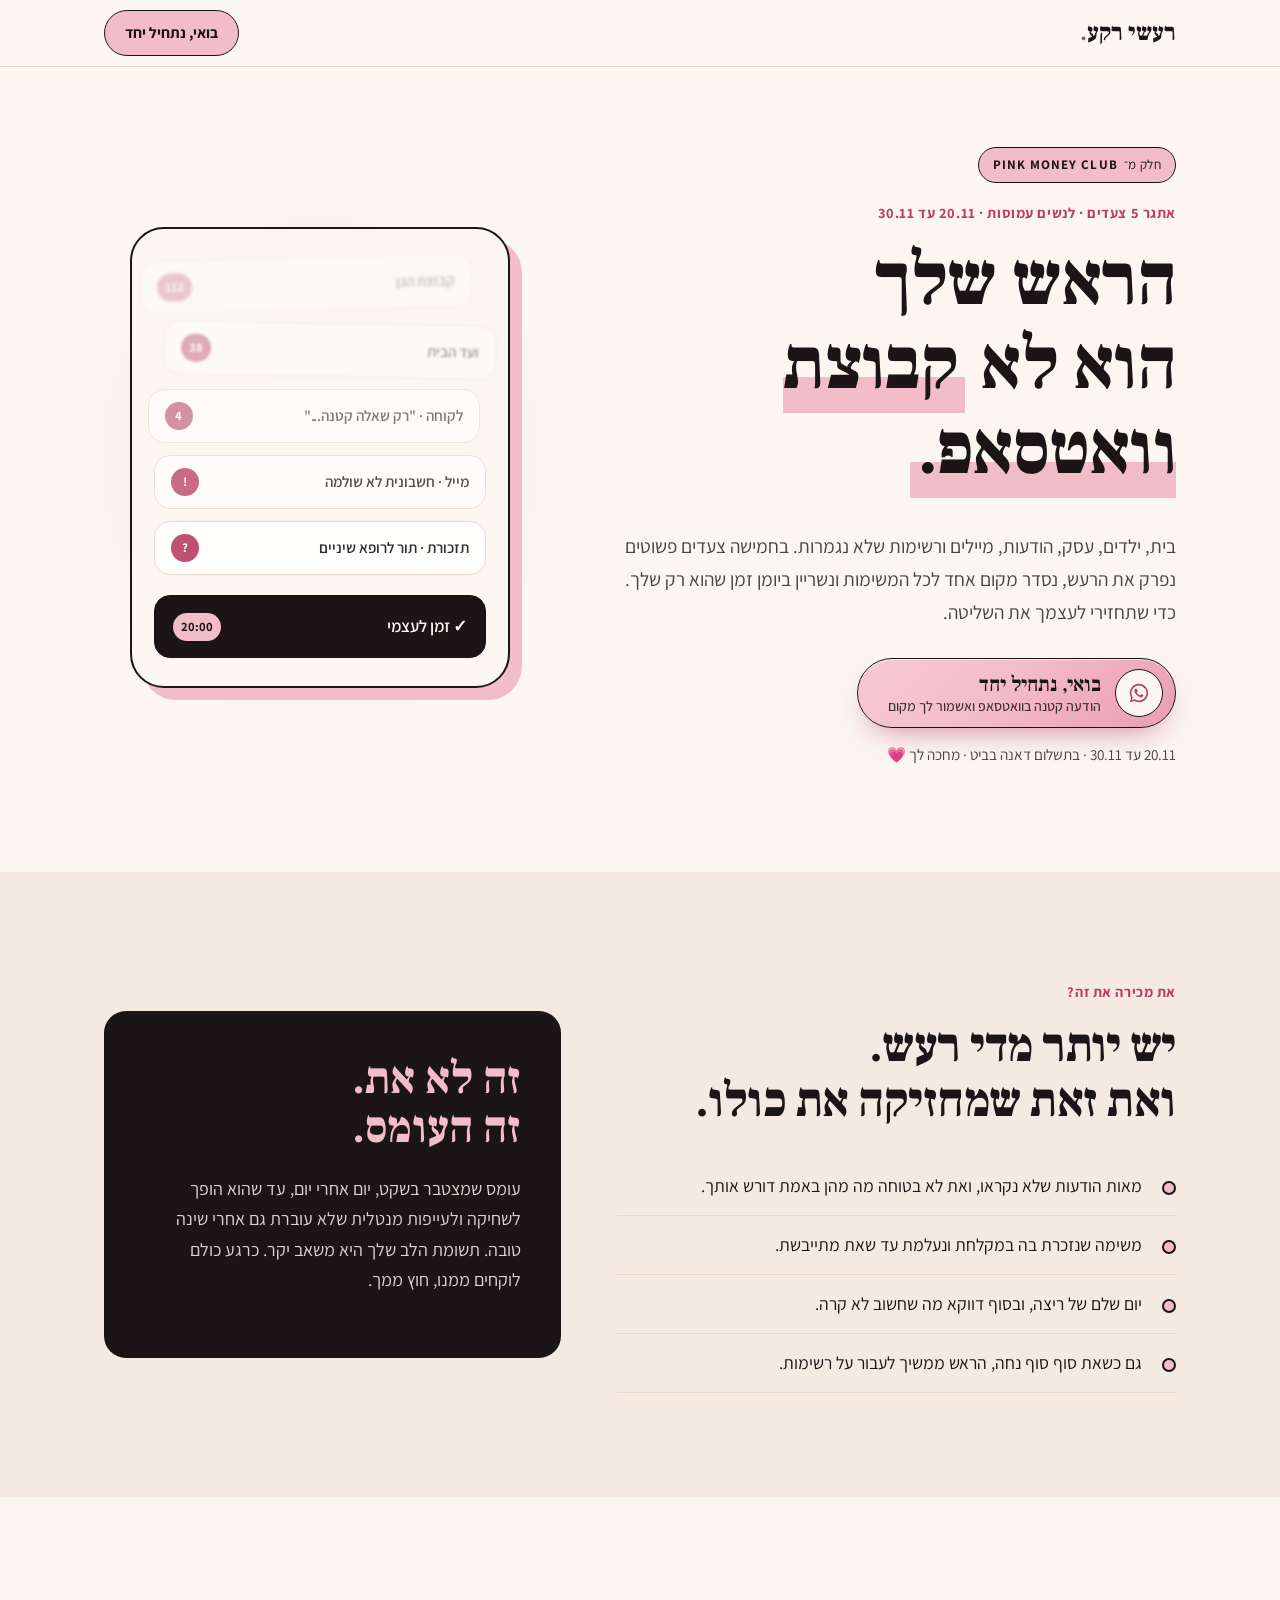
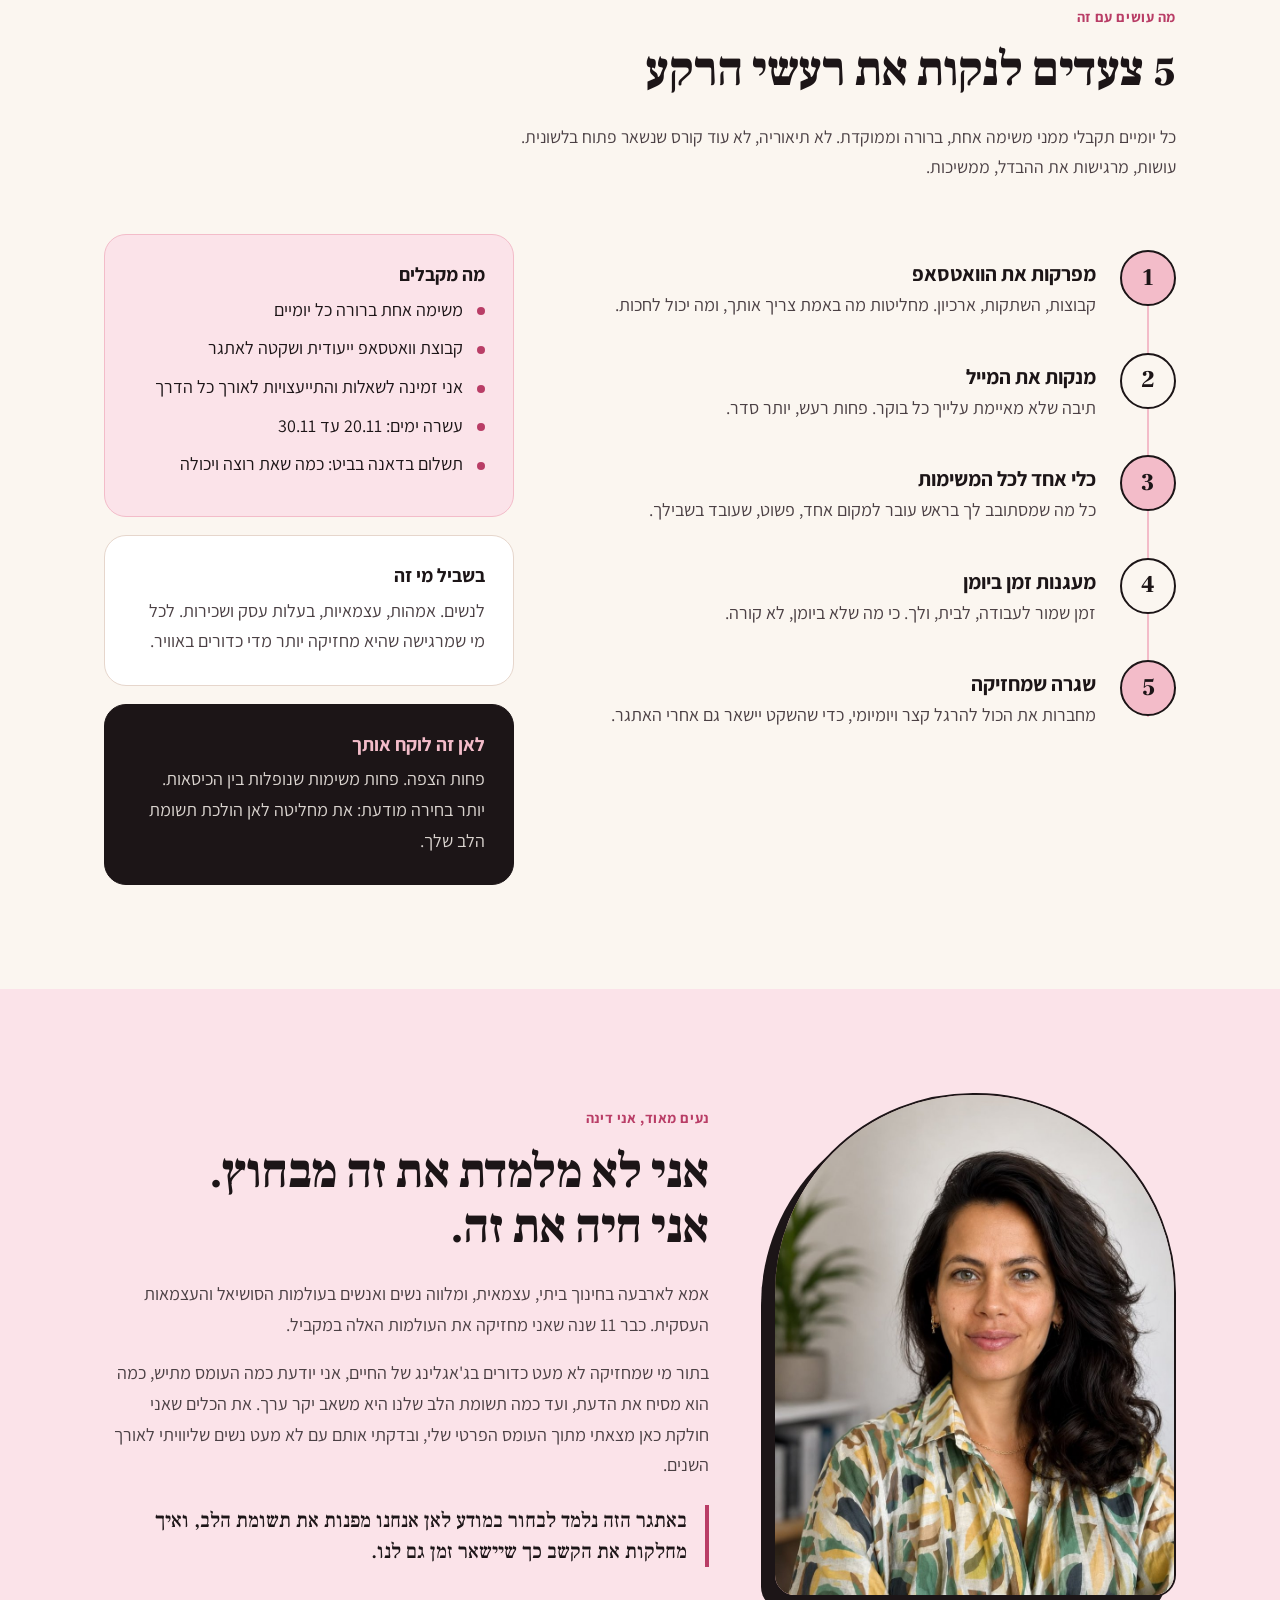
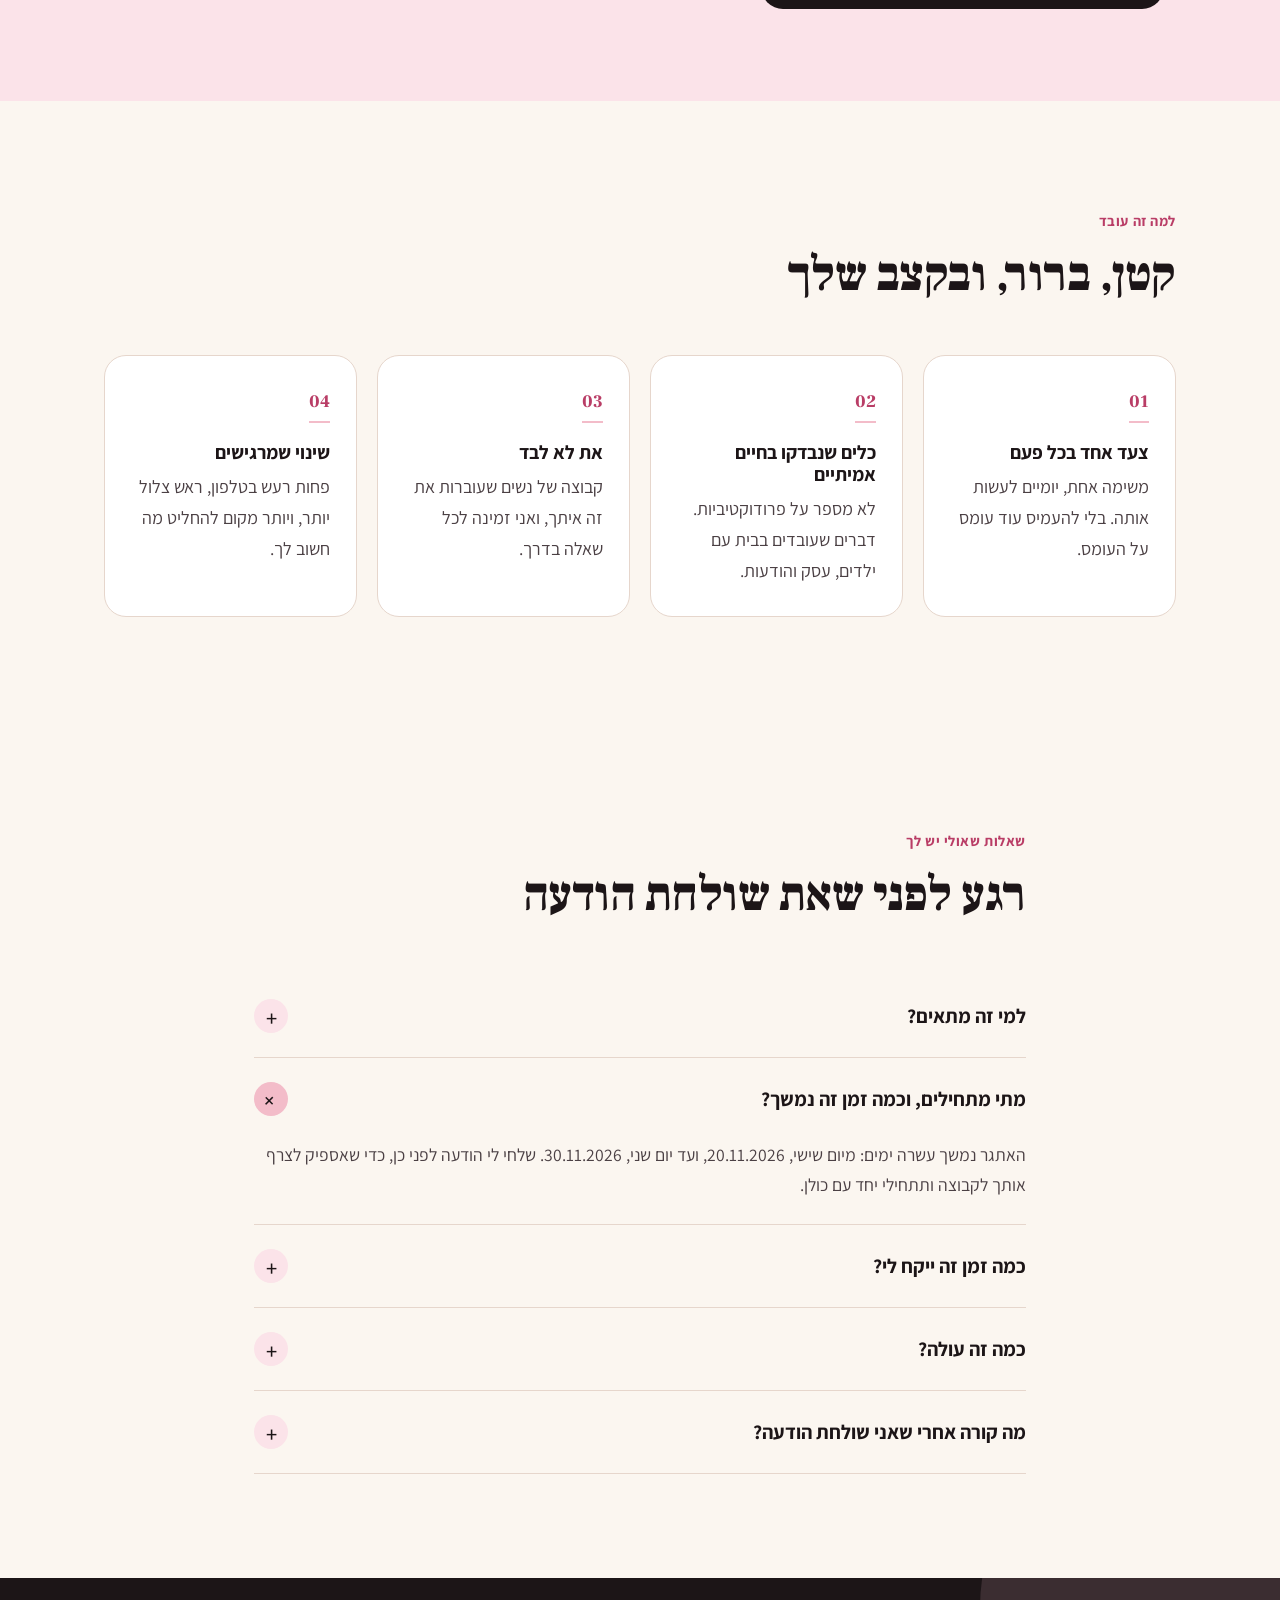
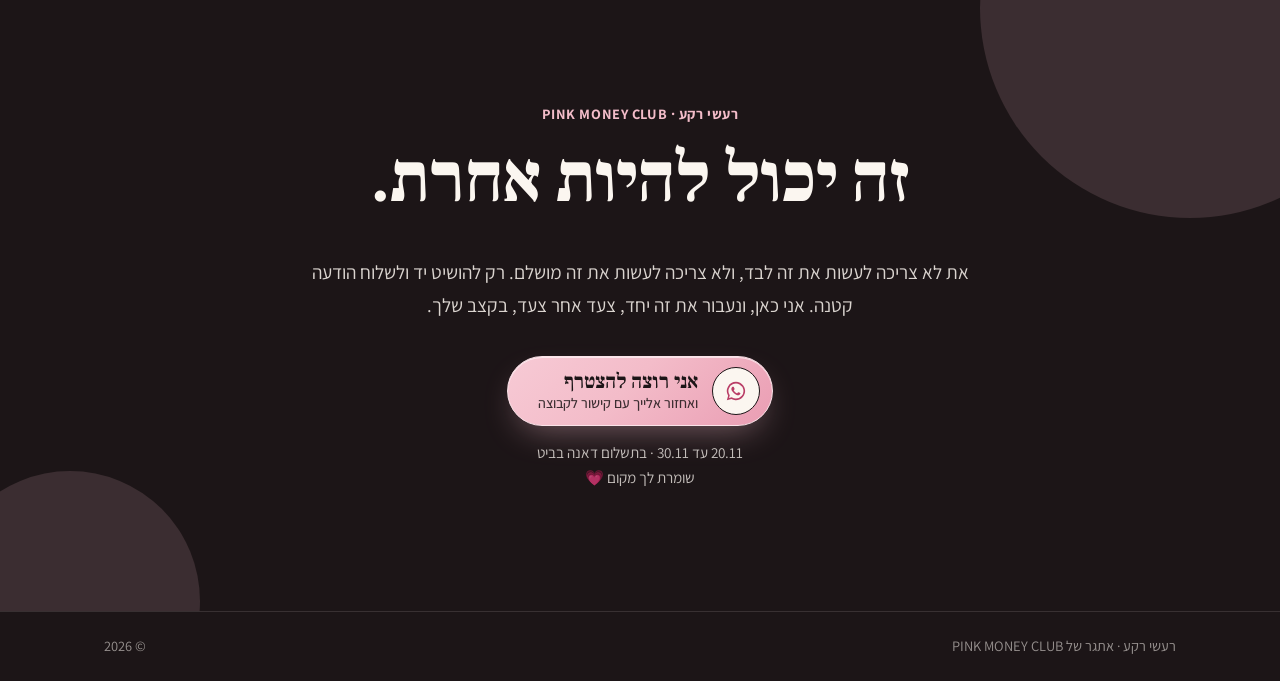
==== index.html @ 29ac1d33 "Add files via upload" ====
<!DOCTYPE html>
<!--
  ============================================================
  רעשי רקע · דף נחיתה
  ------------------------------------------------------------
  מבנה הקבצים:
    index.html        ← הקובץ הזה: כל הטקסטים והמבנה של הדף
    style.css         ← העיצוב: צבעים, גופנים, ריווחים
    script.js         ← התנהגות: קישור הוואטסאפ, כפתור צף בנייד
    assets/about-photo.jpg  ← התמונה שלך (להחליף באותו שם קובץ)

  רוצה לשנות טקסט? פשוט מחפשים אותו כאן ומחליפים.
  רוצה לשנות את מספר הוואטסאפ? זה בקובץ script.js, בשורה אחת.
  ============================================================
-->
<html lang="he" dir="rtl">
<head>
  <meta charset="UTF-8" />
  <meta name="viewport" content="width=device-width, initial-scale=1.0" />

  <!-- כותרת הדף (מופיעה בלשונית הדפדפן) -->
  <title>רעשי רקע · להחזיר לעצמך את השליטה</title>

  <!-- התיאור שמופיע כשמשתפים את הקישור בוואטסאפ -->
  <meta name="description" content="תהליך של 5 צעדים לנשים עמוסות: מפרקות את הוואטסאפ והמייל, מסדרות כלי לניהול משימות ומעגנות זמן לעצמך ביומן. אתגר של PINK MONEY CLUB, בתשלום דאנה." />
  <meta property="og:title" content="רעשי רקע · אתגר של PINK MONEY CLUB" />
  <meta property="og:description" content="5 צעדים לנקות את הרעש: וואטסאפ, מייל, משימות וזמן לעצמך. בתשלום דאנה, כמה שאת רוצה ויכולה." />
  <!-- התמונה בתצוגה המקדימה בוואטסאפ. אחרי העלאה לגיטהאב: להחליף USERNAME בשם המשתמש שלך -->
  <meta property="og:image" content="https://USERNAME.github.io/raashei-reka/assets/about-photo.jpg" />
  <meta property="og:locale" content="he_IL" />

  <!-- הסמל הקטן בלשונית הדפדפן: עיגול ורוד עם ר' -->
  <link rel="icon" href="data:image/svg+xml,%3Csvg xmlns='http://www.w3.org/2000/svg' viewBox='0 0 64 64'%3E%3Ccircle cx='32' cy='32' r='30' fill='%23F3BCC9' stroke='%231C1517' stroke-width='3'/%3E%3Ctext x='32' y='44' font-size='34' font-family='serif' font-weight='900' text-anchor='middle' fill='%231C1517'%3E%D7%A8%3C/text%3E%3C/svg%3E" />

  <!-- גופנים מ-Google Fonts -->
  <link rel="preconnect" href="https://fonts.googleapis.com" />
  <link rel="preconnect" href="https://fonts.gstatic.com" crossorigin />
  <link href="https://fonts.googleapis.com/css2?family=Assistant:wght@400;500;600;700&family=Frank+Ruhl+Libre:wght@500;700;900&display=swap" rel="stylesheet" />

  <!-- קובץ העיצוב -->
  <link rel="stylesheet" href="style.css" />
</head>
<body>

  <!-- ===================== סרגל עליון ===================== -->
  <header class="topbar">
    <div class="container topbar__inner">
      <a href="#top" class="logo">רעשי רקע<span class="logo__dot">.</span></a>
      <a class="btn btn--small wa-link" href="https://wa.me/972547849329" target="_blank" rel="noopener">בואי, נתחיל יחד</a>
    </div>
  </header>

  <main id="top">

    <!-- ===================== 1. HERO: הפתיחה ===================== -->
    <section class="hero">
      <div class="container hero__grid">
        <div class="hero__text">
          <!-- תווית המועדון: האתגר הוא חלק מ-PINK MONEY CLUB -->
          <p class="club-badge">חלק מ־<b>PINK MONEY CLUB</b></p>
          <p class="eyebrow">אתגר 5 צעדים · לנשים עמוסות · 20.11 עד 30.11</p>
          <h1>הראש שלך <br />הוא לא <span class="hl">קבוצת וואטסאפ.</span></h1>
          <p class="lead">
            בית, ילדים, עסק, הודעות, מיילים ורשימות שלא נגמרות.
            בחמישה צעדים פשוטים נפרק את הרעש, נסדר מקום אחד לכל המשימות
            ונשריין ביומן זמן שהוא רק שלך. כדי שתחזירי לעצמך את השליטה.
          </p>
          <div class="hero__cta">
            <!-- הכפתור הראשי: ורוד ומזמין, עם שתי שורות טקסט -->
            <a class="btn btn--invite wa-link" href="https://wa.me/972547849329" target="_blank" rel="noopener">
              <span class="btn__bubble" aria-hidden="true"><span class="wa-icon"></span></span>
              <span class="btn__text">
                <span class="btn__main">בואי, נתחיל יחד</span>
                <span class="btn__sub">הודעה קטנה בוואטסאפ ואשמור לך מקום</span>
              </span>
            </a>
            <p class="microcopy">20.11 עד 30.11 · בתשלום דאנה בביט · מחכה לך 💗</p>
          </div>
        </div>

        <!-- האיור: "רעש" של התראות שמתנקה לזמן שקט. רק עיצוב, בלי טקסט חשוב -->
        <div class="hero__visual" aria-hidden="true">
          <div class="noise">
            <div class="chip chip--fade4"><b>קבוצת הגן</b><span>112</span></div>
            <div class="chip chip--fade3"><b>ועד הבית</b><span>38</span></div>
            <div class="chip chip--fade2"><b>לקוחה · "רק שאלה קטנה..."</b><span>4</span></div>
            <div class="chip chip--fade1"><b>מייל · חשבונית לא שולמה</b><span>!</span></div>
            <div class="chip chip--fade0"><b>תזכורת · תור לרופא שיניים</b><span>?</span></div>
            <div class="chip chip--calm"><b>✓ זמן לעצמי</b><span>20:00</span></div>
          </div>
        </div>
      </div>
    </section>

    <!-- ===================== 2. הבעיה ===================== -->
    <section class="section problem" id="problem">
      <div class="container problem__grid">
        <div>
          <p class="eyebrow">את מכירה את זה?</p>
          <h2>יש יותר מדי רעש. <br />ואת זאת שמחזיקה את כולו.</h2>
          <ul class="checklist">
            <li>מאות הודעות שלא נקראו, ואת לא בטוחה מה מהן באמת דורש אותך.</li>
            <li>משימה שנזכרת בה במקלחת ונעלמת עד שאת מתייבשת.</li>
            <li>יום שלם של ריצה, ובסוף דווקא מה שחשוב לא קרה.</li>
            <li>גם כשאת סוף סוף נחה, הראש ממשיך לעבור על רשימות.</li>
          </ul>
        </div>
        <aside class="problem__card">
          <p class="problem__big">זה לא את.<br />זה העומס.</p>
          <p>
            עומס שמצטבר בשקט, יום אחרי יום, עד שהוא הופך לשחיקה ולעייפות מנטלית
            שלא עוברת גם אחרי שינה טובה. תשומת הלב שלך היא משאב יקר.
            כרגע כולם לוקחים ממנו, חוץ ממך.
          </p>
        </aside>
      </div>
    </section>

    <!-- ===================== 3. ההצעה ===================== -->
    <section class="section offer" id="offer">
      <div class="container">
        <div class="section__head">
          <p class="eyebrow">מה עושים עם זה</p>
          <h2>5 צעדים לנקות את רעשי הרקע</h2>
          <p class="section__sub">
            כל יומיים תקבלי ממני משימה אחת, ברורה וממוקדת. לא תיאוריה, לא עוד קורס שנשאר פתוח בלשונית.
            עושות, מרגישות את ההבדל, ממשיכות.
          </p>
        </div>

        <div class="offer__grid">
          <!-- הצעדים. לשינוי צעד: משנים את הכותרת והטקסט שמתחתיה -->
          <ol class="steps">
            <li class="step">
              <span class="step__num">1</span>
              <div>
                <h3>מפרקות את הוואטסאפ</h3>
                <p>קבוצות, השתקות, ארכיון. מחליטות מה באמת צריך אותך, ומה יכול לחכות.</p>
              </div>
            </li>
            <li class="step">
              <span class="step__num">2</span>
              <div>
                <h3>מנקות את המייל</h3>
                <p>תיבה שלא מאיימת עלייך כל בוקר. פחות רעש, יותר סדר.</p>
              </div>
            </li>
            <li class="step">
              <span class="step__num">3</span>
              <div>
                <h3>כלי אחד לכל המשימות</h3>
                <p>כל מה שמסתובב לך בראש עובר למקום אחד, פשוט, שעובד בשבילך.</p>
              </div>
            </li>
            <li class="step">
              <span class="step__num">4</span>
              <div>
                <h3>מעגנות זמן ביומן</h3>
                <p>זמן שמור לעבודה, לבית, ולך. כי מה שלא ביומן, לא קורה.</p>
              </div>
            </li>
            <li class="step">
              <span class="step__num">5</span>
              <div>
                <h3>שגרה שמחזיקה</h3>
                <p>מחברות את הכול להרגל קצר ויומיומי, כדי שהשקט יישאר גם אחרי האתגר.</p>
              </div>
            </li>
          </ol>

          <!-- מה כלול + למי זה -->
          <div class="offer__side">
            <div class="box box--pink">
              <h3>מה מקבלים</h3>
              <ul class="dots">
                <li>משימה אחת ברורה כל יומיים</li>
                <li>קבוצת וואטסאפ ייעודית ושקטה לאתגר</li>
                <li>אני זמינה לשאלות והתייעצויות לאורך כל הדרך</li>
                <li>עשרה ימים: 20.11 עד 30.11</li>
                <li>תשלום בדאנה בביט: כמה שאת רוצה ויכולה</li>
              </ul>
            </div>
            <div class="box">
              <h3>בשביל מי זה</h3>
              <p>לנשים. אמהות, עצמאיות, בעלות עסק ושכירות. לכל מי שמרגישה שהיא מחזיקה יותר מדי כדורים באוויר.</p>
            </div>
            <div class="box box--ink">
              <h3>לאן זה לוקח אותך</h3>
              <p>פחות הצפה. פחות משימות שנופלות בין הכיסאות. יותר בחירה מודעת: את מחליטה לאן הולכת תשומת הלב שלך.</p>
            </div>
          </div>
        </div>
      </div>
    </section>

    <!-- ===================== 4. עליי ===================== -->
    <section class="section about" id="about">
      <div class="container about__grid">
        <figure class="about__photo">
          <!-- התמונה: לשמור בתיקייה assets בשם about-photo.jpg -->
          <img src="assets/about-photo.jpg" alt="דינה, מובילת אתגר רעשי רקע" loading="lazy"
               onerror="this.parentElement.classList.add('no-photo')" />
          <span class="about__fallback" aria-hidden="true">ד</span>
        </figure>
        <div class="about__text">
          <p class="eyebrow">נעים מאוד, אני דינה</p>
          <h2>אני לא מלמדת את זה מבחוץ. <br />אני חיה את זה.</h2>
          <p>
            אמא לארבעה בחינוך ביתי, עצמאית, ומלווה נשים ואנשים בעולמות הסושיאל
            והעצמאות העסקית. כבר 11 שנה שאני מחזיקה את העולמות האלה במקביל.
          </p>
          <p>
            בתור מי שמחזיקה לא מעט כדורים בג'אגלינג של החיים, אני יודעת כמה העומס
            מתיש, כמה הוא מסיח את הדעת, ועד כמה תשומת הלב שלנו היא משאב יקר ערך.
            את הכלים שאני חולקת כאן מצאתי מתוך העומס הפרטי שלי, ובדקתי אותם עם
            לא מעט נשים שליוויתי לאורך השנים.
          </p>
          <p class="about__quote">
            באתגר הזה נלמד לבחור במודע לאן אנחנו מפנות את תשומת הלב,
            ואיך מחלקות את הקשב כך שיישאר זמן גם לנו.
          </p>
        </div>
      </div>
    </section>

    <!-- ===================== 5. למה זה עובד ===================== -->
    <section class="section benefits" id="benefits">
      <div class="container">
        <div class="section__head">
          <p class="eyebrow">למה זה עובד</p>
          <h2>קטן, ברור, ובקצב שלך</h2>
        </div>
        <div class="benefits__grid">
          <article class="benefit">
            <span class="benefit__icon" aria-hidden="true">01</span>
            <h3>צעד אחד בכל פעם</h3>
            <p>משימה אחת, יומיים לעשות אותה. בלי להעמיס עוד עומס על העומס.</p>
          </article>
          <article class="benefit">
            <span class="benefit__icon" aria-hidden="true">02</span>
            <h3>כלים שנבדקו בחיים אמיתיים</h3>
            <p>לא מספר על פרודוקטיביות. דברים שעובדים בבית עם ילדים, עסק והודעות.</p>
          </article>
          <article class="benefit">
            <span class="benefit__icon" aria-hidden="true">03</span>
            <h3>את לא לבד</h3>
            <p>קבוצה של נשים שעוברות את זה איתך, ואני זמינה לכל שאלה בדרך.</p>
          </article>
          <article class="benefit">
            <span class="benefit__icon" aria-hidden="true">04</span>
            <h3>שינוי שמרגישים</h3>
            <p>פחות רעש בטלפון, ראש צלול יותר, ויותר מקום להחליט מה חשוב לך.</p>
          </article>
        </div>
      </div>
    </section>

    <!-- ===================== 6. שאלות נפוצות ===================== -->
    <section class="section faq" id="faq">
      <div class="container faq__inner">
        <div class="section__head">
          <p class="eyebrow">שאלות שאולי יש לך</p>
          <h2>רגע לפני שאת שולחת הודעה</h2>
        </div>

        <!-- כל שאלה היא details: לחיצה פותחת וסוגרת -->
        <details class="faq__item">
          <summary>למי זה מתאים?</summary>
          <p>לכולן, באמת. יש לך וואטסאפ? את קמה כל בוקר והראש כבר מלא ברשימות? זה בשבילך.</p>
        </details>
        <!-- השאלה הזאת פתוחה מראש, כי התאריך הוא הדבר הכי דחוף לדעת -->
        <details class="faq__item" open>
          <summary>מתי מתחילים, וכמה זמן זה נמשך?</summary>
          <p>האתגר נמשך עשרה ימים: מיום שישי, 20.11.2026, ועד יום שני, 30.11.2026. שלחי לי הודעה לפני כן, כדי שאספיק לצרף אותך לקבוצה ותתחילי יחד עם כולן.</p>
        </details>
        <details class="faq__item">
          <summary>כמה זמן זה ייקח לי?</summary>
          <p>תלוי בך. בממוצע מספיקה שעה ביום למשימה שלנו, ואת לגמרי תרגישי את השינוי.</p>
        </details>
        <details class="faq__item">
          <summary>כמה זה עולה?</summary>
          <p>האתגר בתשלום דאנה: כמה שאת רוצה ויכולה, בהעברה בביט. אני משתפת אותו כי אני רואה כמה נשים סביבי צריכות את זה.</p>
        </details>
        <details class="faq__item">
          <summary>מה קורה אחרי שאני שולחת הודעה?</summary>
          <p>אני חוזרת אלייך עם קישור לקבוצת הוואטסאפ של האתגר, ומשם יוצאות לדרך יחד.</p>
        </details>
      </div>
    </section>

    <!-- ===================== 7. הזמנה אחרונה ===================== -->
    <section class="final" id="join">
      <div class="container final__inner">
        <p class="eyebrow eyebrow--light">רעשי רקע · PINK MONEY CLUB</p>
        <h2>זה יכול להיות אחרת.</h2>
        <p class="final__lead">
          את לא צריכה לעשות את זה לבד, ולא צריכה לעשות את זה מושלם.
          רק להושיט יד ולשלוח הודעה קטנה. אני כאן, ונעבור את זה יחד,
          צעד אחר צעד, בקצב שלך.
        </p>
        <!-- הכפתור בסוף הדף: אותו כפתור ורוד ומזמין כמו בפתיחה -->
        <a class="btn btn--invite btn--on-dark wa-link" href="https://wa.me/972547849329" target="_blank" rel="noopener">
          <span class="btn__bubble" aria-hidden="true"><span class="wa-icon"></span></span>
          <span class="btn__text">
            <span class="btn__main">אני רוצה להצטרף</span>
            <span class="btn__sub">ואחזור אלייך עם קישור לקבוצה</span>
          </span>
        </a>
        <p class="microcopy microcopy--light">20.11 עד 30.11 · בתשלום דאנה בביט<br />שומרת לך מקום 💗</p>
      </div>
    </section>
  </main>

  <!-- ===================== תחתית הדף ===================== -->
  <footer class="footer">
    <div class="container footer__inner">
      <span>רעשי רקע · אתגר של PINK MONEY CLUB</span>
      <span>© <span id="year">2026</span></span>
    </div>
  </footer>

  <!-- כפתור וואטסאפ צף שמופיע רק בטלפון, אחרי שגוללים -->
  <a class="sticky-cta wa-link" href="https://wa.me/972547849329" target="_blank" rel="noopener" aria-label="שליחת הודעה בוואטסאפ">
    <span class="btn__bubble" aria-hidden="true"><span class="wa-icon"></span></span>
    בואי, נתחיל יחד
  </a>

  <!-- קובץ ההתנהגות -->
  <script src="script.js"></script>
</body>
</html>
---- style.css ----
/* ============================================================
   רעשי רקע · קובץ העיצוב
   ------------------------------------------------------------
   רוצה לשנות צבע? משנים רק כאן למטה, בחלק "הצבעים".
   הצבע מתעדכן אוטומטית בכל הדף.
   ============================================================ */

/* ---------- הצבעים והגופנים של המותג ---------- */
:root {
  --cream: #FBF6F0;       /* שמנת בהיר: הרקע הראשי */
  --cream-2: #F4EAE1;     /* שמנת כהה מעט: רקע לסירוגין */
  --pink: #F3BCC9;        /* ורוד ראשי */
  --pink-soft: #FBE3E9;   /* ורוד בהיר מאוד */
  --pink-deep: #B93D66;   /* ורוד עמוק: הדגשות בטקסט */
  --ink: #1C1517;         /* שחור רך */
  --ink-soft: #4B4044;    /* אפור-שחור לטקסט רגיל */
  --line: #E6D6CC;        /* קווים עדינים */

  --font-display: "Frank Ruhl Libre", Georgia, serif;
  --font-body: "Assistant", "Segoe UI", Arial, sans-serif;

  --radius: 22px;
  --max: 1120px;
}

/* ---------- בסיס ---------- */
*, *::before, *::after { box-sizing: border-box; }
html { scroll-behavior: smooth; }
body {
  margin: 0;
  background: var(--cream);
  color: var(--ink-soft);
  font-family: var(--font-body);
  font-size: 18px;
  line-height: 1.7;
  -webkit-font-smoothing: antialiased;
}
img { max-width: 100%; display: block; }
h1, h2, h3 { color: var(--ink); margin: 0 0 .5em; line-height: 1.15; }
h1, h2 { font-family: var(--font-display); font-weight: 900; letter-spacing: -.01em; }
h1 { font-size: clamp(2.6rem, 6vw, 4.6rem); }
h2 { font-size: clamp(2rem, 4vw, 3rem); }
h3 { font-size: 1.2rem; font-weight: 700; }
p { margin: 0 0 1em; }

.container { width: 100%; max-width: var(--max); margin: 0 auto; padding: 0 24px; }
.section { padding: 104px 0; }
.section__head { max-width: 680px; margin-bottom: 52px; }
.section__sub { font-size: 1.1rem; }

/* כותרת קטנה מעל הכותרות */
.eyebrow {
  display: inline-block;
  font-size: .9rem;
  font-weight: 700;
  letter-spacing: .04em;
  color: var(--pink-deep);
  margin-bottom: 14px;
}
.eyebrow--light { color: var(--pink); }

/* הדגשה ורודה מתחת למילים */
.hl {
  background: linear-gradient(transparent 62%, var(--pink) 62%);
  padding: 0 .1em;
}

/* ---------- כפתורים ---------- */
.btn {
  display: inline-flex;
  align-items: center;
  gap: 10px;
  font-family: var(--font-body);
  font-weight: 700;
  font-size: 1.08rem;
  text-decoration: none;
  border-radius: 999px;
  padding: 17px 30px;
  transition: transform .2s ease, background .2s ease, color .2s ease, box-shadow .2s ease;
}
.btn:hover { transform: translateY(-2px); }
.btn:focus-visible { outline: 3px solid var(--pink-deep); outline-offset: 3px; }
.btn--primary { background: var(--ink); color: var(--cream); box-shadow: 0 10px 24px -12px rgba(28,21,23,.55); }
.btn--primary:hover { background: var(--pink-deep); }
.btn--pink { background: var(--pink); color: var(--ink); }
.btn--pink:hover { background: var(--cream); }
/* הכפתור הראשי בפתיחה: ורוד, רך ומזמין */
.btn--invite {
  padding: 10px 12px 10px 30px;   /* בעברית: 12 מימין (ליד העיגול), 30 משמאל */
  gap: 14px;
  background: linear-gradient(135deg, #F7CAD5 0%, var(--pink) 45%, #EA9DB3 100%);
  color: var(--ink);
  border: 1.5px solid var(--ink);
  box-shadow: 0 14px 30px -14px rgba(185,61,102,.65), inset 0 1px 0 rgba(255,255,255,.6);
}
.btn--invite:hover {
  transform: translateY(-3px);
  box-shadow: 0 20px 36px -14px rgba(185,61,102,.75), inset 0 1px 0 rgba(255,255,255,.6);
}
/* אותו כפתור על הרקע השחור בסוף הדף */
.btn--on-dark { border-color: var(--pink-soft); box-shadow: 0 14px 34px -12px rgba(243,188,201,.45), inset 0 1px 0 rgba(255,255,255,.6); }
.btn--on-dark .btn__bubble { border-color: var(--ink); }

.btn__bubble {
  flex: none; width: 48px; height: 48px; border-radius: 50%;
  display: grid; place-items: center;
  background: var(--cream); color: var(--pink-deep);
  border: 1.5px solid var(--ink);
  transition: transform .3s ease;
}
.btn--invite:hover .btn__bubble { transform: rotate(-10deg) scale(1.06); }
.btn__text { display: flex; flex-direction: column; line-height: 1.25; text-align: right; }
.btn__main { font-family: var(--font-display); font-weight: 700; font-size: 1.3rem; }
.btn__sub { font-size: .88rem; font-weight: 500; opacity: .85; }

.btn--small { padding: 9px 20px; font-size: .95rem; background: var(--pink); color: var(--ink); border: 1.5px solid var(--ink); }
.btn--small:hover { background: var(--pink-deep); color: var(--cream); }

/* סמל הוואטסאפ (מצויר ב-CSS, בלי קובץ תמונה) */
.wa-icon {
  width: 22px; height: 22px; flex: none;
  background: currentColor;
  -webkit-mask: url("data:image/svg+xml,%3Csvg xmlns='http://www.w3.org/2000/svg' viewBox='0 0 24 24'%3E%3Cpath d='M12 2a10 10 0 0 0-8.6 15.1L2 22l5-1.3A10 10 0 1 0 12 2zm0 18.2c-1.5 0-3-.4-4.3-1.2l-.3-.2-3 .8.8-2.9-.2-.3A8.2 8.2 0 1 1 12 20.2zm4.5-6.1c-.2-.1-1.5-.7-1.7-.8-.2-.1-.4-.1-.6.1l-.8 1c-.1.2-.3.2-.5.1-.7-.3-1.4-.7-2-1.3-.5-.5-1-1.1-1.3-1.7-.1-.2 0-.4.1-.5l.4-.5.3-.4v-.5l-.8-1.9c-.2-.5-.4-.4-.6-.4h-.5c-.2 0-.5.1-.7.3-.6.6-.9 1.4-.9 2.2 0 .9.4 1.8 1 2.6 1.1 1.6 2.5 2.8 4.2 3.6 1.5.6 2.1.7 2.9.5.6-.1 1.4-.6 1.6-1.1.2-.5.2-1 .1-1.1l-.3-.2z'/%3E%3C/svg%3E") center / contain no-repeat;
          mask: url("data:image/svg+xml,%3Csvg xmlns='http://www.w3.org/2000/svg' viewBox='0 0 24 24'%3E%3Cpath d='M12 2a10 10 0 0 0-8.6 15.1L2 22l5-1.3A10 10 0 1 0 12 2zm0 18.2c-1.5 0-3-.4-4.3-1.2l-.3-.2-3 .8.8-2.9-.2-.3A8.2 8.2 0 1 1 12 20.2zm4.5-6.1c-.2-.1-1.5-.7-1.7-.8-.2-.1-.4-.1-.6.1l-.8 1c-.1.2-.3.2-.5.1-.7-.3-1.4-.7-2-1.3-.5-.5-1-1.1-1.3-1.7-.1-.2 0-.4.1-.5l.4-.5.3-.4v-.5l-.8-1.9c-.2-.5-.4-.4-.6-.4h-.5c-.2 0-.5.1-.7.3-.6.6-.9 1.4-.9 2.2 0 .9.4 1.8 1 2.6 1.1 1.6 2.5 2.8 4.2 3.6 1.5.6 2.1.7 2.9.5.6-.1 1.4-.6 1.6-1.1.2-.5.2-1 .1-1.1l-.3-.2z'/%3E%3C/svg%3E") center / contain no-repeat;
}

.microcopy { font-size: .95rem; margin: 14px 0 0; color: var(--ink-soft); }
.microcopy--light { color: rgba(251,246,240,.75); }

/* ---------- סרגל עליון ---------- */
.topbar {
  position: sticky; top: 0; z-index: 20;
  background: rgba(251,246,240,.88);
  backdrop-filter: blur(10px);
  -webkit-backdrop-filter: blur(10px);
  border-bottom: 1px solid var(--line);
}
.topbar__inner { display: flex; align-items: center; justify-content: space-between; height: 66px; }
.logo {
  font-family: var(--font-display); font-weight: 900; font-size: 1.5rem;
  color: var(--ink); text-decoration: none;
}
.logo__dot { color: var(--pink-deep); }

/* ---------- תווית PINK MONEY CLUB ---------- */
.club-badge {
  display: inline-flex; align-items: center; gap: 6px;
  margin: 0 0 18px; padding: 6px 14px;
  border: 1.5px solid var(--ink); border-radius: 999px;
  background: var(--pink); color: var(--ink);
  font-size: .82rem; letter-spacing: .03em;
}
.club-badge b { font-weight: 700; letter-spacing: .08em; }
.club-badge + .eyebrow { display: block; }

/* ---------- 1. HERO ---------- */
.hero { padding: 80px 0 104px; overflow: hidden; }
.hero__grid { display: grid; grid-template-columns: 1.15fr .85fr; gap: 56px; align-items: center; }
.lead { font-size: 1.2rem; max-width: 560px; margin-top: 18px; }
.hero__cta { margin-top: 30px; }

/* האיור: ערימת התראות שמתנקה */
.hero__visual { position: relative; }
.hero__visual::before {
  content: ""; position: absolute; inset: -40px -30px;
  background: radial-gradient(closest-side, var(--pink-soft), transparent);
  z-index: 0;
}
.noise {
  position: relative; z-index: 1;
  background: var(--cream);
  border: 2px solid var(--ink);
  border-radius: 34px;
  padding: 28px 22px;
  display: flex; flex-direction: column; gap: 12px;
  box-shadow: 12px 12px 0 var(--pink);
  max-width: 380px; margin-inline: auto;
}
.chip {
  display: flex; justify-content: space-between; align-items: center; gap: 12px;
  background: #fff; border: 1px solid var(--line);
  border-radius: 16px; padding: 12px 16px;
  font-size: .95rem; color: var(--ink);
}
.chip b { font-weight: 600; white-space: nowrap; overflow: hidden; text-overflow: ellipsis; }
.chip span {
  flex: none; min-width: 28px; height: 28px; padding: 0 8px;
  display: grid; place-items: center;
  border-radius: 999px; background: var(--pink-deep); color: #fff;
  font-size: .8rem; font-weight: 700;
}
/* ההתראות "דוהות" ככל שעולים למעלה: הרעש מתנקה */
.chip--fade4 { opacity: .25; filter: blur(1.6px); transform: translateX(-14px) rotate(-1.5deg); }
.chip--fade3 { opacity: .4;  filter: blur(1px);   transform: translateX(10px) rotate(1deg); }
.chip--fade2 { opacity: .55; filter: blur(.5px);  transform: translateX(-6px); }
.chip--fade1 { opacity: .75; }
.chip--fade0 { opacity: .9; }
.chip--calm {
  background: var(--ink); color: var(--cream); border-color: var(--ink);
  margin-top: 8px; padding: 16px 18px; font-size: 1.05rem;
}
.chip--calm span { background: var(--pink); color: var(--ink); }

@media (prefers-reduced-motion: no-preference) {
  .chip--fade4, .chip--fade3 { animation: drift 6s ease-in-out infinite alternate; }
  .chip--fade3 { animation-delay: -2s; }
  @keyframes drift { to { opacity: .1; } }
}

/* ---------- 2. הבעיה ---------- */
.problem { background: var(--cream-2); }
.problem__grid { display: grid; grid-template-columns: 1.1fr .9fr; gap: 56px; align-items: center; }
.checklist { list-style: none; padding: 0; margin: 28px 0 0; }
.checklist li {
  position: relative; padding: 14px 34px 14px 0;
  border-bottom: 1px solid var(--line);
  font-size: 1.1rem; color: var(--ink);
}
.checklist li::before {
  content: ""; position: absolute; right: 0; top: 24px;
  width: 14px; height: 14px; border-radius: 50%;
  background: var(--pink); border: 2px solid var(--ink);
}
.problem__card {
  background: var(--ink); color: rgba(251,246,240,.85);
  border-radius: var(--radius); padding: 44px 40px;
}
.problem__big {
  font-family: var(--font-display); font-weight: 900;
  font-size: clamp(2rem, 3.6vw, 2.8rem); line-height: 1.1;
  color: var(--pink); margin-bottom: 20px;
}

/* ---------- 3. ההצעה ---------- */
.offer__grid { display: grid; grid-template-columns: 1.2fr .8fr; gap: 48px; align-items: start; }
.steps { list-style: none; margin: 0; padding: 0; position: relative; }
.steps::before {
  content: ""; position: absolute; right: 27px; top: 30px; bottom: 30px;
  width: 2px; background: var(--pink);
}
.step { position: relative; display: flex; gap: 24px; padding: 16px 0; }
.step__num {
  flex: none; width: 56px; height: 56px; border-radius: 50%;
  display: grid; place-items: center;
  background: var(--cream); border: 2px solid var(--ink);
  font-family: var(--font-display); font-weight: 900; font-size: 1.5rem; color: var(--ink);
  position: relative; z-index: 1;
}
.step:nth-child(odd) .step__num { background: var(--pink); }
.step h3 { margin-top: 12px; margin-bottom: 4px; font-size: 1.3rem; }
.step p { margin: 0; }

.offer__side { display: grid; gap: 18px; }
.box { border: 1px solid var(--line); background: #fff; border-radius: var(--radius); padding: 28px; }
.box p { margin: 0; }
.box--pink { background: var(--pink-soft); border-color: var(--pink); }
.box--ink { background: var(--ink); border-color: var(--ink); color: rgba(251,246,240,.85); }
.box--ink h3 { color: var(--pink); }
.dots { list-style: none; padding: 0; margin: 0; }
.dots li { position: relative; padding-right: 22px; margin-bottom: 8px; color: var(--ink); }
.dots li::before {
  content: ""; position: absolute; right: 0; top: .7em;
  width: 8px; height: 8px; border-radius: 50%; background: var(--pink-deep);
}

/* ---------- 4. עליי ---------- */
.about { background: var(--pink-soft); }
.about__grid { display: grid; grid-template-columns: .8fr 1.2fr; gap: 64px; align-items: center; }
.about__photo {
  margin: 0; position: relative;
  aspect-ratio: 4 / 5; max-width: 420px; width: 100%; justify-self: center;
  border-radius: 200px 200px var(--radius) var(--radius);   /* צורת קשת עדינה */
  overflow: hidden; background: var(--pink);
  border: 2px solid var(--ink);
  box-shadow: -12px 12px 0 var(--ink);
}
.about__photo img { width: 100%; height: 100%; object-fit: cover; object-position: center 25%; }
/* אם התמונה עוד לא הועלתה, מופיעה האות ד' במקומה */
.about__fallback {
  display: none; position: absolute; inset: 0; place-items: center;
  font-family: var(--font-display); font-size: 8rem; font-weight: 900; color: var(--cream);
}
.about__photo.no-photo img { display: none; }
.about__photo.no-photo .about__fallback { display: grid; }
.about__quote {
  border-right: 4px solid var(--pink-deep);
  padding-right: 18px; margin-top: 24px;
  font-family: var(--font-display); font-weight: 500;
  font-size: 1.3rem; line-height: 1.5; color: var(--ink);
}

/* ---------- 5. יתרונות ---------- */
.benefits__grid { display: grid; grid-template-columns: repeat(4, 1fr); gap: 20px; }
.benefit {
  background: #fff; border: 1px solid var(--line);
  border-radius: var(--radius); padding: 30px 26px;
  transition: transform .25s ease, box-shadow .25s ease;
}
.benefit:hover { transform: translateY(-4px); box-shadow: 0 18px 30px -22px rgba(28,21,23,.4); }
.benefit__icon {
  display: inline-block; font-family: var(--font-display); font-weight: 900;
  font-size: 1.1rem; color: var(--pink-deep);
  border-bottom: 2px solid var(--pink); margin-bottom: 18px; padding-bottom: 4px;
}
.benefit p { margin: 0; }

/* ---------- 6. שאלות נפוצות ---------- */
.faq__inner { max-width: 820px; }
.faq__item { border-bottom: 1px solid var(--line); }
.faq__item summary {
  list-style: none; cursor: pointer;
  display: flex; justify-content: space-between; align-items: center; gap: 16px;
  padding: 24px 0; font-size: 1.25rem; font-weight: 700; color: var(--ink);
}
.faq__item summary::-webkit-details-marker { display: none; }
.faq__item summary::after {
  content: "+"; flex: none;
  width: 34px; height: 34px; border-radius: 50%;
  display: grid; place-items: center;
  background: var(--pink-soft); color: var(--ink); font-size: 1.4rem; font-weight: 500;
  transition: transform .25s ease, background .25s ease;
}
.faq__item[open] summary::after { transform: rotate(45deg); background: var(--pink); }
.faq__item p { padding: 0 0 24px; margin: 0; font-size: 1.1rem; }

/* ---------- 7. הזמנה אחרונה ---------- */
.final { background: var(--ink); color: rgba(251,246,240,.85); padding: 120px 0; text-align: center; position: relative; overflow: hidden; }
.final::before, .final::after {
  content: ""; position: absolute; border-radius: 50%; background: var(--pink); opacity: .14;
}
.final::before { width: 420px; height: 420px; top: -180px; right: -120px; }
.final::after { width: 260px; height: 260px; bottom: -120px; left: -60px; }
.final__inner { position: relative; z-index: 1; max-width: 720px; }
.final h2 { color: var(--cream); font-size: clamp(2.6rem, 6vw, 4.4rem); }
.final__lead { font-size: 1.2rem; margin-bottom: 34px; }

/* ---------- תחתית ---------- */
.footer { background: var(--ink); border-top: 1px solid rgba(251,246,240,.12); color: rgba(251,246,240,.55); font-size: .9rem; }
.footer__inner { display: flex; justify-content: space-between; padding-top: 22px; padding-bottom: 22px; }

/* ---------- כפתור צף בטלפון ---------- */
.sticky-cta {
  display: none;
  position: fixed; bottom: 16px; left: 16px; right: 16px; z-index: 30;
  justify-content: center; align-items: center; gap: 10px;
  background: linear-gradient(135deg, #F7CAD5 0%, var(--pink) 45%, #EA9DB3 100%);
  color: var(--ink); text-decoration: none;
  border: 1.5px solid var(--ink);
  font-family: var(--font-display); font-weight: 700; font-size: 1.15rem;
  padding: 8px 10px; border-radius: 999px;
  box-shadow: 0 12px 28px -10px rgba(185,61,102,.6);
  transform: translateY(140%); transition: transform .3s ease;
}
.sticky-cta.is-visible { transform: translateY(0); }
.sticky-cta .btn__bubble { width: 40px; height: 40px; }

/* ---------- אנימציית כניסה עדינה ---------- */
.reveal { opacity: 0; transform: translateY(18px); transition: opacity .7s ease, transform .7s ease; }
.reveal.is-in { opacity: 1; transform: none; }
@media (prefers-reduced-motion: reduce) {
  .reveal { opacity: 1; transform: none; transition: none; }
  html { scroll-behavior: auto; }
}

/* ============================================================
   התאמה למסכים
   ============================================================ */

/* טאבלט */
@media (max-width: 960px) {
  .benefits__grid { grid-template-columns: repeat(2, 1fr); }
  .offer__grid { grid-template-columns: 1fr; }
}

/* טלפון */
@media (max-width: 760px) {
  body { font-size: 17px; }
  .section { padding: 72px 0; }
  .section__head { margin-bottom: 36px; }
  .container { padding: 0 20px; }

  .hero { padding: 48px 0 72px; }
  .hero__grid, .problem__grid, .about__grid { grid-template-columns: 1fr; gap: 40px; }
  .hero__visual { order: 2; }
  .btn--primary, .btn--pink { width: 100%; justify-content: center; }
  .btn--invite { width: 100%; }
  .noise { box-shadow: 8px 8px 0 var(--pink); }

  .problem__card { padding: 34px 26px; }
  .about__photo { max-width: 300px; box-shadow: -8px 8px 0 var(--ink); }
  .benefits__grid { grid-template-columns: 1fr; }
  .final { padding: 88px 0 120px; }

  .topbar .btn--small { display: none; }
  .sticky-cta { display: flex; }
  .footer { padding-bottom: 96px; }
  .footer__inner { flex-direction: column; gap: 4px; text-align: center; }
}
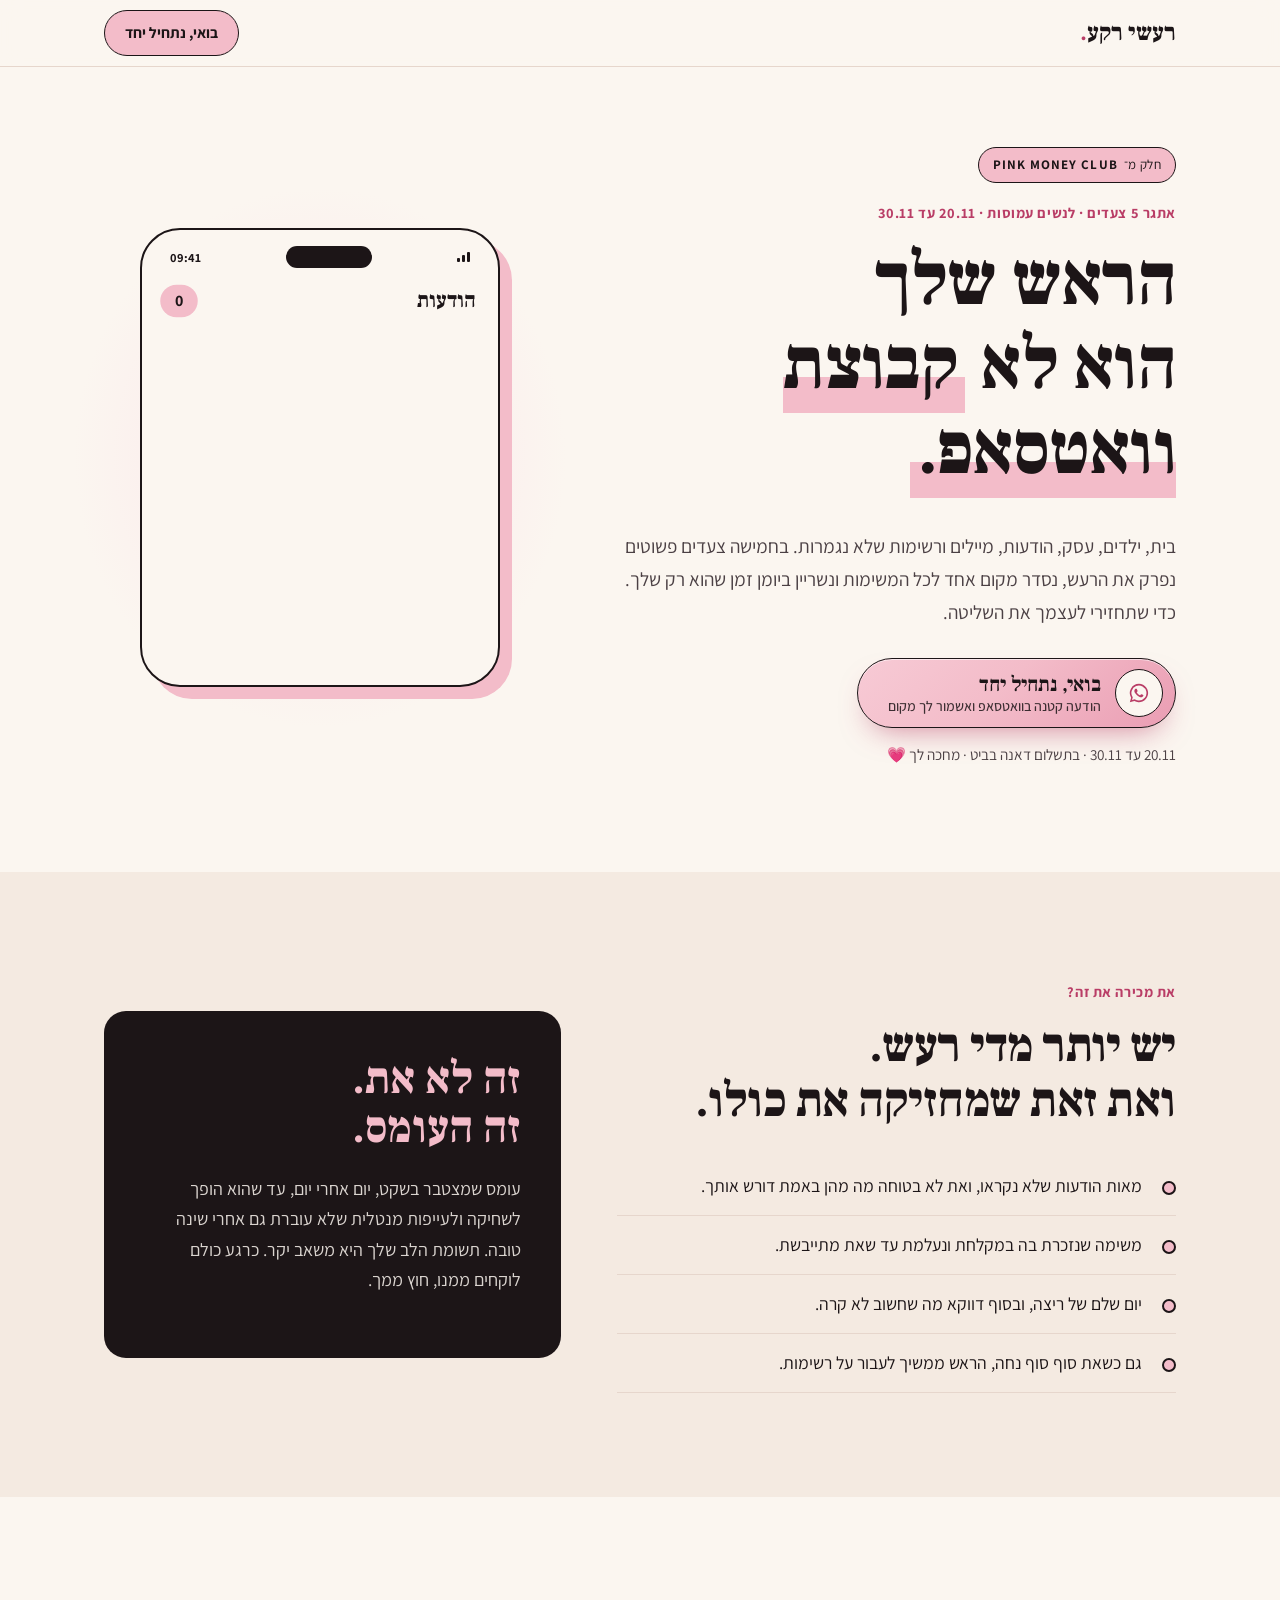
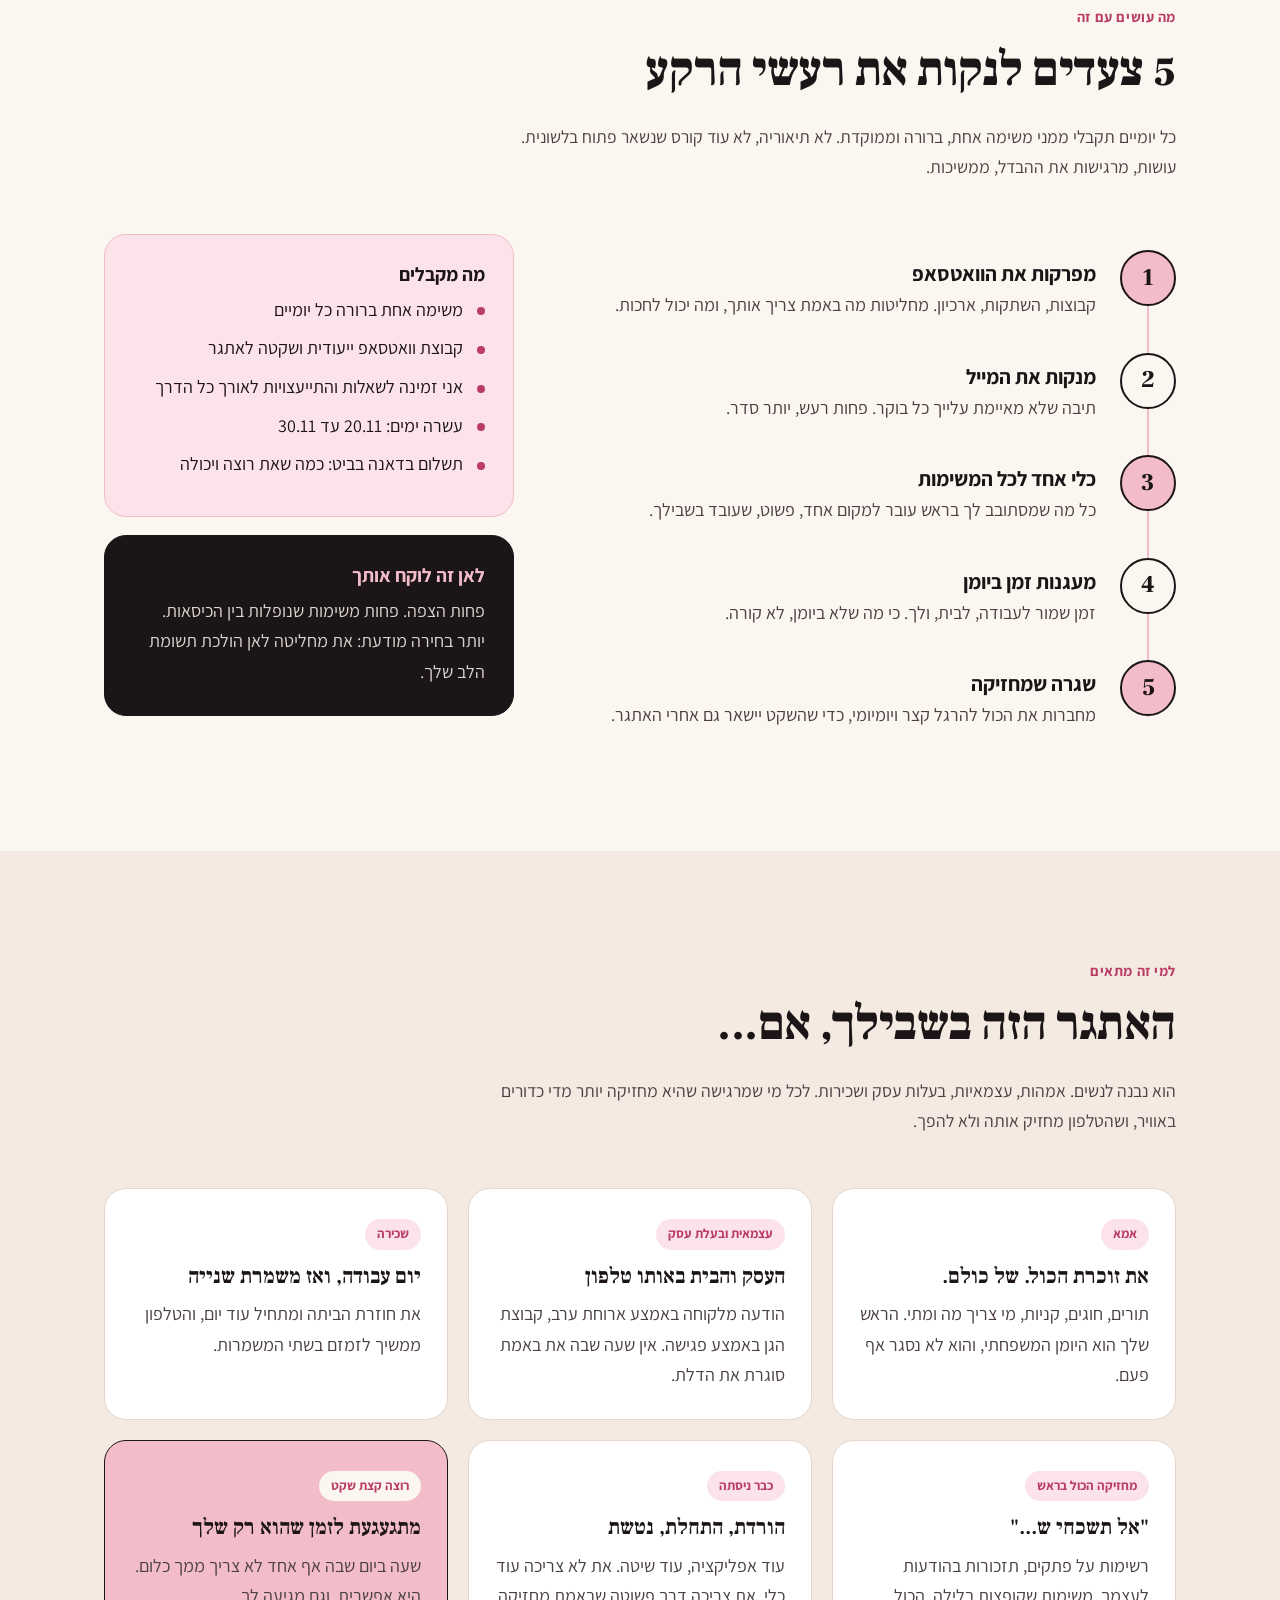
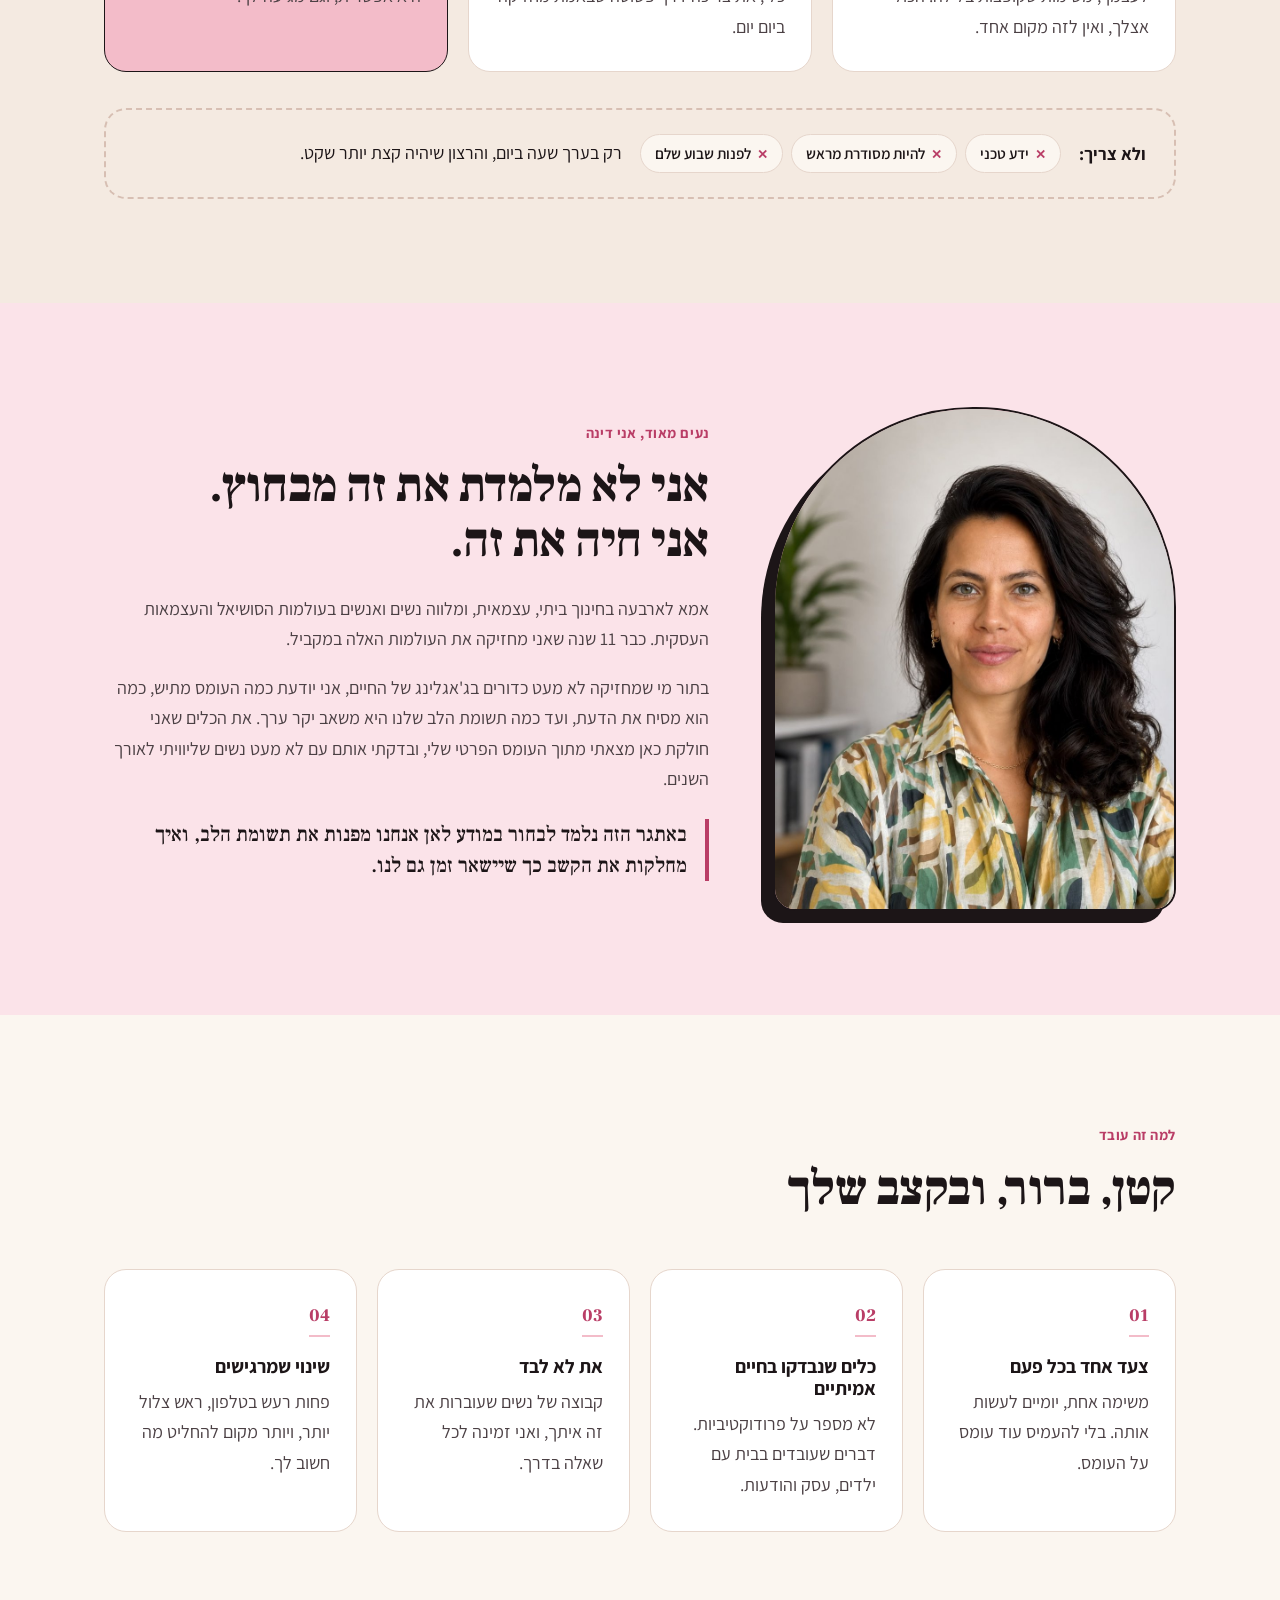
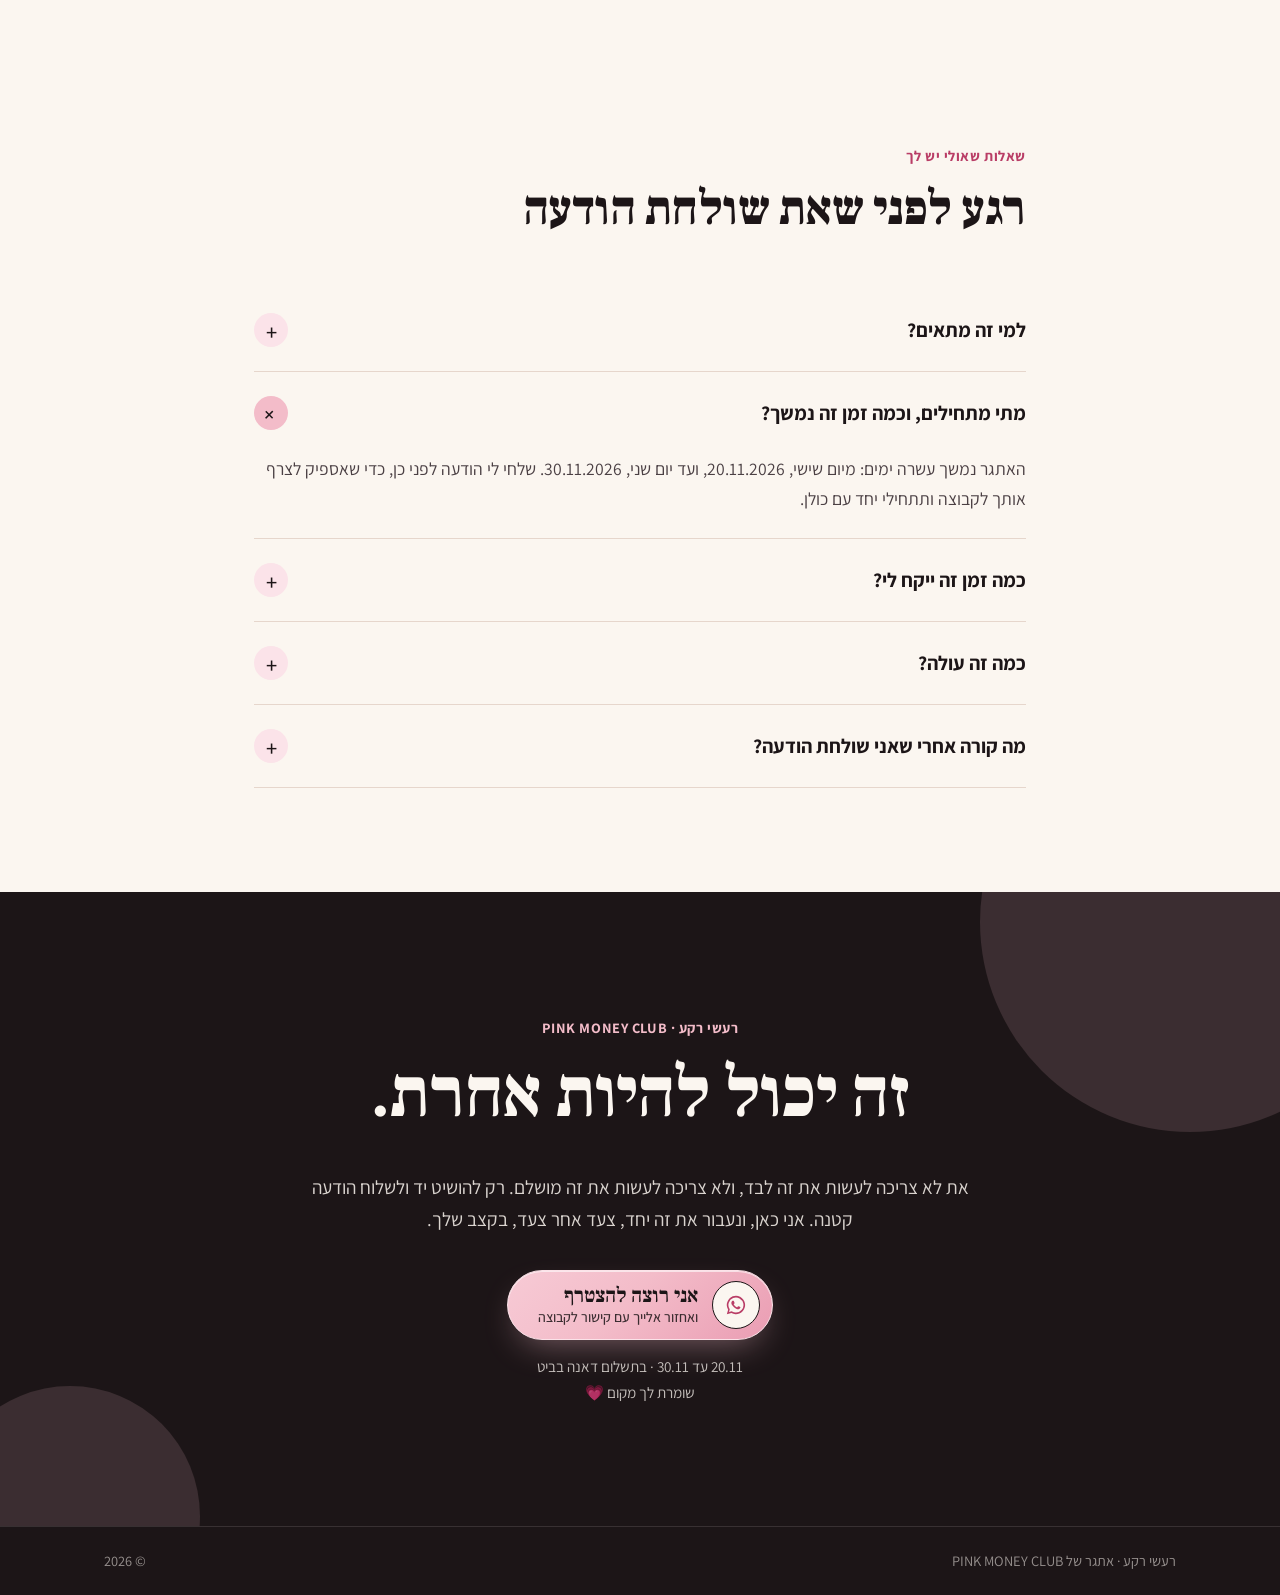
==== commit f2cdb1e0: "Add files via upload" ====
--- a/index.html
+++ b/index.html
@@ -78,15 +78,26 @@
           </div>
         </div>
 
-        <!-- האיור: "רעש" של התראות שמתנקה לזמן שקט. רק עיצוב, בלי טקסט חשוב -->
+        <!-- האיור: טלפון שמקבל רצף הודעות, ואז הכול מתנקה ונשאר זמן לעצמך.
+             ההודעות עצמן כתובות בקובץ script.js, ברשימה MESSAGES -->
         <div class="hero__visual" aria-hidden="true">
-          <div class="noise">
-            <div class="chip chip--fade4"><b>קבוצת הגן</b><span>112</span></div>
-            <div class="chip chip--fade3"><b>ועד הבית</b><span>38</span></div>
-            <div class="chip chip--fade2"><b>לקוחה · "רק שאלה קטנה..."</b><span>4</span></div>
-            <div class="chip chip--fade1"><b>מייל · חשבונית לא שולמה</b><span>!</span></div>
-            <div class="chip chip--fade0"><b>תזכורת · תור לרופא שיניים</b><span>?</span></div>
-            <div class="chip chip--calm"><b>✓ זמן לעצמי</b><span>20:00</span></div>
+          <div class="phone">
+            <div class="phone__status"><span>09:41</span><span class="phone__notch"></span><span class="phone__bars"><i></i><i></i><i></i></span></div>
+            <div class="phone__head">
+              <span>הודעות</span>
+              <span class="phone__count" id="notifCount">23</span>
+            </div>
+            <div class="feed" id="feed">
+              <!-- תוכן קבוע למקרה שהאנימציה כבויה. הסקריפט מחליף אותו -->
+              <div class="msg is-in"><span class="msg__av">ג</span><span class="msg__body"><b>קבוצת הגן</b><span>מי מביאה מחר עוגה? 🎂</span></span><span class="msg__meta"><small>עכשיו</small><em>112</em></span></div>
+              <div class="msg is-in"><span class="msg__av msg__av--b">ל</span><span class="msg__body"><b>לקוחה</b><span>רק שאלה קטנה...</span></span><span class="msg__meta"><small>עכשיו</small><em>4</em></span></div>
+              <div class="msg is-in"><span class="msg__av msg__av--c">@</span><span class="msg__body"><b>מייל</b><span>חשבונית לא שולמה</span></span><span class="msg__meta"><small>עכשיו</small><em>!</em></span></div>
+              <div class="msg is-in"><span class="msg__av">ו</span><span class="msg__body"><b>ועד הבית</b><span>תזכורת: תשלום חודשי</span></span><span class="msg__meta"><small>עכשיו</small><em>38</em></span></div>
+            </div>
+            <div class="calm" id="calm">
+              <span class="calm__check">✓</span>
+              <span class="calm__text"><b>זמן לעצמי</b><span>20:00 · שקט. רק את.</span></span>
+            </div>
           </div>
         </div>
       </div>
@@ -168,7 +179,7 @@
             </li>
           </ol>
 
-          <!-- מה כלול + למי זה -->
+          <!-- מה כלול + לאן זה לוקח -->
           <div class="offer__side">
             <div class="box box--pink">
               <h3>מה מקבלים</h3>
@@ -180,10 +191,6 @@
                 <li>תשלום בדאנה בביט: כמה שאת רוצה ויכולה</li>
               </ul>
             </div>
-            <div class="box">
-              <h3>בשביל מי זה</h3>
-              <p>לנשים. אמהות, עצמאיות, בעלות עסק ושכירות. לכל מי שמרגישה שהיא מחזיקה יותר מדי כדורים באוויר.</p>
-            </div>
             <div class="box box--ink">
               <h3>לאן זה לוקח אותך</h3>
               <p>פחות הצפה. פחות משימות שנופלות בין הכיסאות. יותר בחירה מודעת: את מחליטה לאן הולכת תשומת הלב שלך.</p>
@@ -193,7 +200,66 @@
       </div>
     </section>
 
-    <!-- ===================== 4. עליי ===================== -->
+    <!-- ===================== 4. למי זה מתאים ===================== -->
+    <section class="section who" id="who">
+      <div class="container">
+        <div class="section__head">
+          <p class="eyebrow">למי זה מתאים</p>
+          <h2>האתגר הזה בשבילך, אם...</h2>
+          <p class="section__sub">
+            הוא נבנה לנשים. אמהות, עצמאיות, בעלות עסק ושכירות.
+            לכל מי שמרגישה שהיא מחזיקה יותר מדי כדורים באוויר, ושהטלפון מחזיק אותה ולא להפך.
+          </p>
+        </div>
+
+        <!-- הכרטיסים: לשינוי, מחליפות את הכותרת והמשפט בכל כרטיס -->
+        <div class="who__grid">
+          <article class="who-card">
+            <span class="who-card__tag">אמא</span>
+            <h3>את זוכרת הכול. של כולם.</h3>
+            <p>תורים, חוגים, קניות, מי צריך מה ומתי. הראש שלך הוא היומן המשפחתי, והוא לא נסגר אף פעם.</p>
+          </article>
+          <article class="who-card">
+            <span class="who-card__tag">עצמאית ובעלת עסק</span>
+            <h3>העסק והבית באותו טלפון</h3>
+            <p>הודעה מלקוחה באמצע ארוחת ערב, קבוצת הגן באמצע פגישה. אין שעה שבה את באמת סוגרת את הדלת.</p>
+          </article>
+          <article class="who-card">
+            <span class="who-card__tag">שכירה</span>
+            <h3>יום עבודה, ואז משמרת שנייה</h3>
+            <p>את חוזרת הביתה ומתחיל עוד יום, והטלפון ממשיך לזמזם בשתי המשמרות.</p>
+          </article>
+          <article class="who-card">
+            <span class="who-card__tag">מחזיקה הכול בראש</span>
+            <h3>"אל תשכחי ש..."</h3>
+            <p>רשימות על פתקים, תזכורות בהודעות לעצמך, משימות שקופצות בלילה. הכול אצלך, ואין לזה מקום אחד.</p>
+          </article>
+          <article class="who-card">
+            <span class="who-card__tag">כבר ניסתה</span>
+            <h3>הורדת, התחלת, נטשת</h3>
+            <p>עוד אפליקציה, עוד שיטה. את לא צריכה עוד כלי, את צריכה דרך פשוטה שבאמת מחזיקה ביום יום.</p>
+          </article>
+          <article class="who-card who-card--pink">
+            <span class="who-card__tag">רוצה קצת שקט</span>
+            <h3>מתגעגעת לזמן שהוא רק שלך</h3>
+            <p>שעה ביום שבה אף אחד לא צריך ממך כלום. היא אפשרית, וגם מגיעה לך.</p>
+          </article>
+        </div>
+
+        <!-- הפס התחתון: מה לא צריך כדי להצטרף -->
+        <div class="who__note">
+          <p class="who__note-title">ולא צריך:</p>
+          <ul class="who__pills">
+            <li>ידע טכני</li>
+            <li>להיות מסודרת מראש</li>
+            <li>לפנות שבוע שלם</li>
+          </ul>
+          <p class="who__note-end">רק בערך שעה ביום, והרצון שיהיה קצת יותר שקט.</p>
+        </div>
+      </div>
+    </section>
+
+    <!-- ===================== 5. עליי ===================== -->
     <section class="section about" id="about">
       <div class="container about__grid">
         <figure class="about__photo">
@@ -223,7 +289,7 @@
       </div>
     </section>
 
-    <!-- ===================== 5. למה זה עובד ===================== -->
+    <!-- ===================== 6. למה זה עובד ===================== -->
     <section class="section benefits" id="benefits">
       <div class="container">
         <div class="section__head">
@@ -255,7 +321,7 @@
       </div>
     </section>
 
-    <!-- ===================== 6. שאלות נפוצות ===================== -->
+    <!-- ===================== 7. שאלות נפוצות ===================== -->
     <section class="section faq" id="faq">
       <div class="container faq__inner">
         <div class="section__head">
@@ -288,7 +354,7 @@
       </div>
     </section>
 
-    <!-- ===================== 7. הזמנה אחרונה ===================== -->
+    <!-- ===================== 8. הזמנה אחרונה ===================== -->
     <section class="final" id="join">
       <div class="container final__inner">
         <p class="eyebrow eyebrow--light">רעשי רקע · PINK MONEY CLUB</p>
--- a/style.css
+++ b/style.css
@@ -159,53 +159,107 @@
 .lead { font-size: 1.2rem; max-width: 560px; margin-top: 18px; }
 .hero__cta { margin-top: 30px; }
 
-/* האיור: ערימת התראות שמתנקה */
+/* האיור: טלפון שמקבל רצף הודעות ואז מתנקה */
 .hero__visual { position: relative; }
 .hero__visual::before {
   content: ""; position: absolute; inset: -40px -30px;
   background: radial-gradient(closest-side, var(--pink-soft), transparent);
   z-index: 0;
 }
-.noise {
+.phone {
   position: relative; z-index: 1;
+  width: 100%; max-width: 360px; margin-inline: auto;
   background: var(--cream);
   border: 2px solid var(--ink);
-  border-radius: 34px;
-  padding: 28px 22px;
-  display: flex; flex-direction: column; gap: 12px;
+  border-radius: 40px;
+  padding: 14px 14px 18px;
   box-shadow: 12px 12px 0 var(--pink);
-  max-width: 380px; margin-inline: auto;
-}
-.chip {
-  display: flex; justify-content: space-between; align-items: center; gap: 12px;
-  background: #fff; border: 1px solid var(--line);
-  border-radius: 16px; padding: 12px 16px;
-  font-size: .95rem; color: var(--ink);
-}
-.chip b { font-weight: 600; white-space: nowrap; overflow: hidden; text-overflow: ellipsis; }
-.chip span {
-  flex: none; min-width: 28px; height: 28px; padding: 0 8px;
+  overflow: hidden;
+}
+.phone__status {
+  display: flex; justify-content: space-between; align-items: center;
+  padding: 2px 14px 10px; font-size: .78rem; font-weight: 700; color: var(--ink);
+  direction: ltr;
+}
+.phone__notch { width: 86px; height: 22px; border-radius: 999px; background: var(--ink); }
+.phone__bars { display: flex; gap: 2px; align-items: flex-end; height: 10px; }
+.phone__bars i { width: 3px; background: var(--ink); border-radius: 1px; }
+.phone__bars i:nth-child(1) { height: 4px; } .phone__bars i:nth-child(2) { height: 7px; } .phone__bars i:nth-child(3) { height: 10px; }
+.phone__head {
+  display: flex; justify-content: space-between; align-items: center;
+  padding: 4px 8px 12px; font-family: var(--font-display); font-weight: 900; font-size: 1.35rem; color: var(--ink);
+}
+.phone__count {
+  font-family: var(--font-body); font-size: .8rem; font-weight: 700;
+  min-width: 30px; height: 26px; padding: 0 9px; border-radius: 999px;
   display: grid; place-items: center;
-  border-radius: 999px; background: var(--pink-deep); color: #fff;
-  font-size: .8rem; font-weight: 700;
-}
-/* ההתראות "דוהות" ככל שעולים למעלה: הרעש מתנקה */
-.chip--fade4 { opacity: .25; filter: blur(1.6px); transform: translateX(-14px) rotate(-1.5deg); }
-.chip--fade3 { opacity: .4;  filter: blur(1px);   transform: translateX(10px) rotate(1deg); }
-.chip--fade2 { opacity: .55; filter: blur(.5px);  transform: translateX(-6px); }
-.chip--fade1 { opacity: .75; }
-.chip--fade0 { opacity: .9; }
-.chip--calm {
-  background: var(--ink); color: var(--cream); border-color: var(--ink);
-  margin-top: 8px; padding: 16px 18px; font-size: 1.05rem;
-}
-.chip--calm span { background: var(--pink); color: var(--ink); }
-
-@media (prefers-reduced-motion: no-preference) {
-  .chip--fade4, .chip--fade3 { animation: drift 6s ease-in-out infinite alternate; }
-  .chip--fade3 { animation-delay: -2s; }
-  @keyframes drift { to { opacity: .1; } }
-}
+  background: var(--pink-deep); color: #fff;
+  transition: transform .25s ease, background .4s ease;
+}
+.phone__count.bump { transform: scale(1.25); }
+.phone__count.zero { background: var(--pink); color: var(--ink); }
+
+/* רשימת ההודעות */
+.feed { height: 336px; display: flex; flex-direction: column; overflow: hidden; }
+.msg {
+  display: flex; align-items: center; gap: 10px;
+  background: #fff; border: 1px solid var(--line); border-radius: 18px;
+  padding: 10px 12px; margin-bottom: 8px;
+  color: var(--ink);
+  max-height: 0; opacity: 0; padding-top: 0; padding-bottom: 0; margin-bottom: 0; border-width: 0;
+  transform: translateY(-14px) scale(.96);
+  transition: max-height .45s ease, opacity .35s ease, transform .45s cubic-bezier(.2,1.4,.4,1),
+              padding .45s ease, margin .45s ease;
+}
+.msg.is-in {
+  max-height: 80px; opacity: 1; transform: none;
+  padding-top: 10px; padding-bottom: 10px; margin-bottom: 8px; border-width: 1px;
+}
+.msg.is-old { opacity: .45; filter: blur(.4px); }
+.msg.is-swipe { transform: translateX(-115%); opacity: 0; transition: transform .45s ease, opacity .45s ease; }
+.msg__av {
+  flex: none; width: 40px; height: 40px; border-radius: 50%;
+  display: grid; place-items: center;
+  background: var(--pink); color: var(--ink);
+  font-family: var(--font-display); font-weight: 900; font-size: 1.05rem;
+}
+.msg__av--b { background: var(--ink); color: var(--pink); }
+.msg__av--c { background: var(--cream-2); border: 1px solid var(--line); }
+.msg__body { flex: 1; min-width: 0; display: flex; flex-direction: column; line-height: 1.3; }
+.msg__body b { font-size: .92rem; font-weight: 700; }
+.msg__body span { font-size: .84rem; color: var(--ink-soft); white-space: nowrap; overflow: hidden; text-overflow: ellipsis; }
+.msg__meta { flex: none; display: flex; flex-direction: column; align-items: center; gap: 3px; }
+.msg__meta small { font-size: .68rem; color: var(--pink-deep); font-weight: 600; }
+.msg__meta em {
+  font-style: normal; font-size: .72rem; font-weight: 700;
+  min-width: 22px; height: 22px; padding: 0 6px; border-radius: 999px;
+  display: grid; place-items: center; background: var(--pink-deep); color: #fff;
+}
+/* "הרעש" מגיע לשיא: הטלפון רועד קלות */
+.phone.is-overload { animation: buzz .5s ease; }
+@keyframes buzz {
+  0%,100% { transform: none; } 20% { transform: translateX(-3px) rotate(-.6deg); }
+  40% { transform: translateX(3px) rotate(.6deg); } 60% { transform: translateX(-2px); } 80% { transform: translateX(2px); }
+}
+
+/* הכרטיס השקט שמופיע אחרי הניקוי */
+.calm {
+  position: absolute; left: 14px; right: 14px; top: 50%;
+  display: flex; align-items: center; gap: 14px;
+  background: var(--ink); color: var(--cream);
+  border-radius: 22px; padding: 18px 20px;
+  opacity: 0; transform: translateY(-30%) scale(.92);
+  transition: opacity .6s ease, transform .6s cubic-bezier(.2,1.3,.4,1);
+  pointer-events: none;
+}
+.calm.is-on { opacity: 1; transform: translateY(-50%) scale(1); }
+.calm__check {
+  flex: none; width: 44px; height: 44px; border-radius: 50%;
+  display: grid; place-items: center; background: var(--pink); color: var(--ink); font-weight: 900; font-size: 1.2rem;
+}
+.calm__text { display: flex; flex-direction: column; line-height: 1.3; }
+.calm__text b { font-family: var(--font-display); font-size: 1.3rem; }
+.calm__text span { font-size: .88rem; opacity: .8; }
 
 /* ---------- 2. הבעיה ---------- */
 .problem { background: var(--cream-2); }
@@ -262,6 +316,39 @@
   content: ""; position: absolute; right: 0; top: .7em;
   width: 8px; height: 8px; border-radius: 50%; background: var(--pink-deep);
 }
+
+/* ---------- למי זה מתאים ---------- */
+.who { background: var(--cream-2); }
+.who__grid { display: grid; grid-template-columns: repeat(3, 1fr); gap: 20px; }
+.who-card {
+  background: #fff; border: 1px solid var(--line); border-radius: var(--radius);
+  padding: 28px 26px;
+  transition: transform .25s ease, box-shadow .25s ease;
+}
+.who-card:hover { transform: translateY(-4px); box-shadow: 0 18px 30px -22px rgba(28,21,23,.4); }
+.who-card__tag {
+  display: inline-block; margin-bottom: 14px; padding: 4px 12px;
+  border-radius: 999px; background: var(--pink-soft); color: var(--pink-deep);
+  font-size: .82rem; font-weight: 700;
+}
+.who-card h3 { font-family: var(--font-display); font-size: 1.35rem; font-weight: 700; }
+.who-card p { margin: 0; }
+.who-card--pink { background: var(--pink); border-color: var(--ink); }
+.who-card--pink .who-card__tag { background: var(--cream); }
+.who__note {
+  margin-top: 36px; padding: 24px 28px;
+  border: 2px dashed #D7BFB3; border-radius: var(--radius);
+  display: flex; flex-wrap: wrap; align-items: center; gap: 12px 18px;
+}
+.who__note p { margin: 0; }
+.who__note-title { font-weight: 700; color: var(--ink); font-size: 1.1rem; }
+.who__pills { list-style: none; margin: 0; padding: 0; display: flex; flex-wrap: wrap; gap: 8px; }
+.who__pills li {
+  padding: 6px 14px; border-radius: 999px; background: var(--cream);
+  border: 1px solid var(--line); color: var(--ink); font-weight: 600; font-size: .95rem;
+}
+.who__pills li::before { content: "✕"; color: var(--pink-deep); font-weight: 700; margin-left: 6px; font-size: .8rem; }
+.who__note-end { color: var(--ink); }
 
 /* ---------- 4. עליי ---------- */
 .about { background: var(--pink-soft); }
@@ -370,6 +457,7 @@
 @media (max-width: 960px) {
   .benefits__grid { grid-template-columns: repeat(2, 1fr); }
   .offer__grid { grid-template-columns: 1fr; }
+  .who__grid { grid-template-columns: repeat(2, 1fr); }
 }
 
 /* טלפון */
@@ -384,14 +472,20 @@
   .hero__visual { order: 2; }
   .btn--primary, .btn--pink { width: 100%; justify-content: center; }
   .btn--invite { width: 100%; }
-  .noise { box-shadow: 8px 8px 0 var(--pink); }
 
   .problem__card { padding: 34px 26px; }
   .about__photo { max-width: 300px; box-shadow: -8px 8px 0 var(--ink); }
-  .benefits__grid { grid-template-columns: 1fr; }
+  .benefits__grid, .who__grid { grid-template-columns: 1fr; }
+  .who__note { padding: 20px; }
   .final { padding: 88px 0 120px; }
 
-  .topbar .btn--small { display: none; }
+  .topbar__inner { height: 60px; }
+  .logo { font-size: 1.35rem; }
+  .topbar .btn--small { padding: 7px 14px; font-size: .88rem; transition: opacity .3s ease, transform .3s ease; }
+  /* כשהכפתור הצף למטה מופיע, הכפתור למעלה מתחבא כדי שלא יהיו שניים */
+  body.sticky-on .topbar .btn--small { opacity: 0; transform: translateY(-6px); pointer-events: none; }
+  .phone { box-shadow: 8px 8px 0 var(--pink); }
+  .feed { height: 300px; }
   .sticky-cta { display: flex; }
   .footer { padding-bottom: 96px; }
   .footer__inner { flex-direction: column; gap: 4px; text-align: center; }
